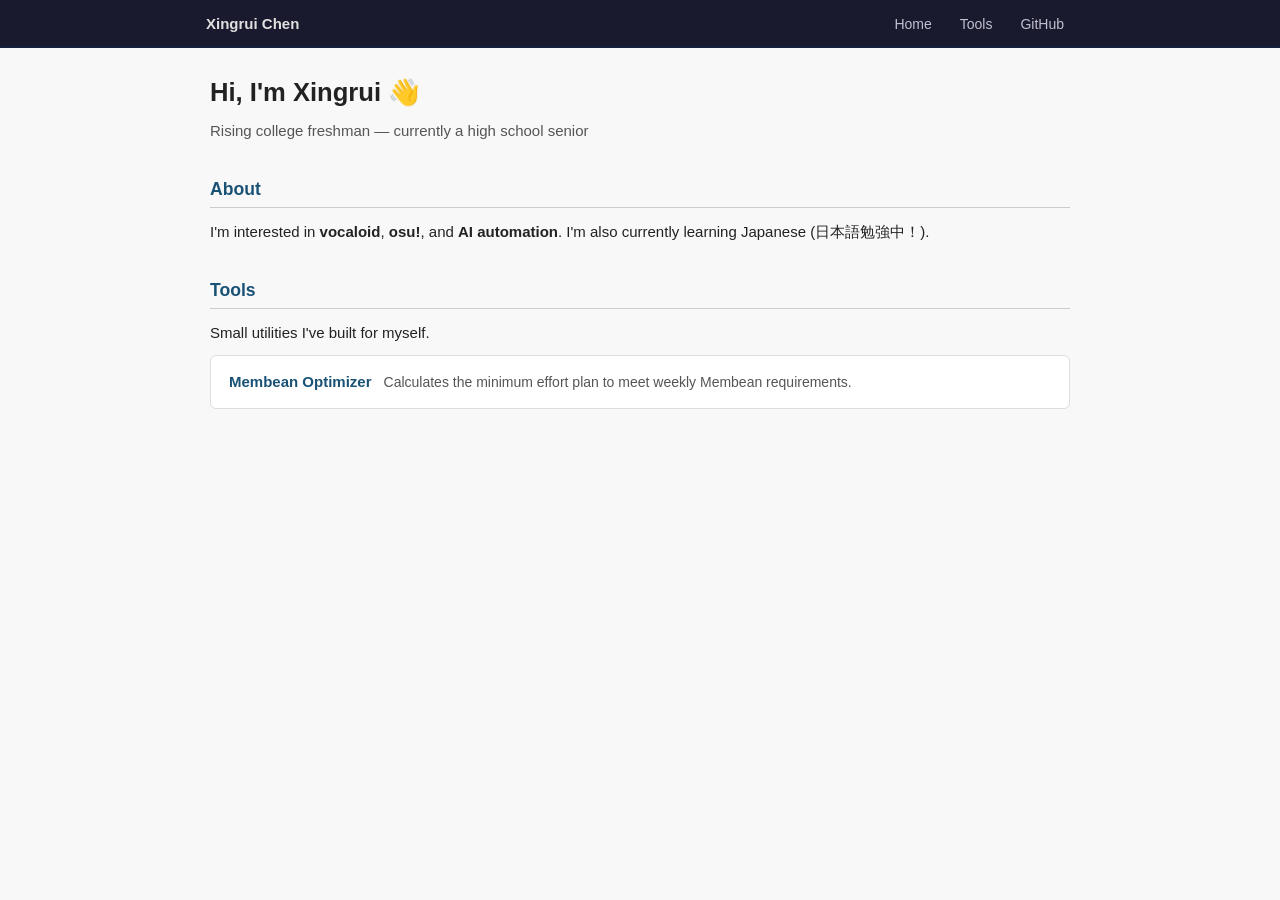
==== index.html @ 3140cc84 "Add about me homepage, tools section, and Membean calculator" ====
<!DOCTYPE html>
<html lang="en">
<head>
    <meta charset="utf-8">
    <meta name="viewport" content="width=device-width, initial-scale=1">
    <title>Xingrui Chen</title>
    <meta name="description" content="Personal website of Xingrui Chen — interests, projects, and tools.">
    <link rel="icon" href="pages/img/icon.png" type="image/x-icon">
    <link rel="stylesheet" href="/style.css">
</head>
<body>
    <div id="topbar"></div>
    <div class="page">
        <h1>Hi, I'm Xingrui 👋</h1>
        <p style="color:#555;">Rising college freshman &mdash; currently a high school senior</p>

        <h2>About</h2>
        <p>
            I'm interested in <strong>vocaloid</strong>, <strong>osu!</strong>, and <strong>AI automation</strong>.
            I'm also currently learning Japanese (日本語勉強中！).
        </p>

        <h2>Tools</h2>
        <p>Small utilities I've built for myself.</p>
        <div class="tool-list">
            <a class="tool-card" href="/tools/membean.html">
                <span class="tool-name">Membean Optimizer</span>
                <span class="tool-desc">Calculates the minimum effort plan to meet weekly Membean requirements.</span>
            </a>
        </div>
    </div>

    <script>
        // Load nav bar from local file
        fetch('/pages/top-bar.html')
            .then(r => r.text())
            .then(html => {
                const tmp = document.createElement('div');
                tmp.innerHTML = html;
                const nav = tmp.querySelector('nav');
                if (nav) document.getElementById('topbar').appendChild(nav);
            });
    </script>
</body>
</html>
---- style.css ----
/* ───────────────────────────────────────── Reset & base */
*, *::before, *::after { box-sizing: border-box; margin: 0; padding: 0; }

body {
    font-family: 'Segoe UI', Tahoma, Geneva, Verdana, sans-serif;
    font-size: 15px;
    background: #f8f8f8;
    color: #222;
    line-height: 1.6;
}

a            { color: #1a5276; text-decoration: none; }
a:hover      { text-decoration: underline; }
a:visited    { color: #6c3483; }

/* ───────────────────────────────────────── Nav */
#topbar {
    position: fixed;
    top: 0; left: 0; right: 0;
    z-index: 100;
    background: #1a1a2e;
    border-bottom: 2px solid #16213e;
    height: 48px;
}

nav {
    display: flex;
    align-items: center;
    height: 48px;
    max-width: 900px;
    margin: 0 auto;
    padding: 0 16px;
    gap: 8px;
}

nav .site-title {
    font-weight: 600;
    color: #e0e0e0;
    font-size: 15px;
    margin-right: auto;
    white-space: nowrap;
}

nav a {
    color: #c0c0d0;
    font-size: 14px;
    padding: 6px 10px;
    border-radius: 4px;
    transition: background 0.15s, color 0.15s;
}

nav a:hover {
    background: #2a2a4a;
    color: #fff;
    text-decoration: none;
}

/* ───────────────────────────────────────── Page wrapper */
.page {
    max-width: 900px;
    margin: 0 auto;
    padding: 72px 20px 48px;
}

/* ───────────────────────────────────────── Section headings */
h1 { font-size: 1.6rem; margin-bottom: 6px; }
h2 {
    font-size: 1.1rem;
    font-weight: 600;
    color: #1a5276;
    border-bottom: 1px solid #ccc;
    padding-bottom: 4px;
    margin: 32px 0 12px;
}

p  { margin-bottom: 10px; }
ul { padding-left: 20px; margin-bottom: 10px; }
li { margin-bottom: 4px; }

/* ───────────────────────────────────────── Tool cards */
.tool-list {
    display: flex;
    flex-direction: column;
    gap: 10px;
}

.tool-card {
    background: #fff;
    border: 1px solid #ddd;
    border-radius: 6px;
    padding: 14px 18px;
    display: flex;
    align-items: baseline;
    gap: 12px;
    transition: border-color 0.15s, box-shadow 0.15s;
}

.tool-card:hover {
    border-color: #1a5276;
    box-shadow: 0 2px 6px rgba(0,0,0,0.07);
    text-decoration: none;
}

.tool-card .tool-name {
    font-weight: 600;
    color: #1a5276;
    font-size: 15px;
    white-space: nowrap;
}

.tool-card .tool-desc {
    color: #555;
    font-size: 14px;
}

/* ───────────────────────────────────────── Calculator form (membean.html) */
.calc-form {
    background: #fff;
    border: 1px solid #ddd;
    border-radius: 6px;
    padding: 20px 24px;
    max-width: 460px;
}

.calc-form label {
    display: block;
    margin-bottom: 14px;
    font-size: 14px;
    color: #333;
}

.calc-form input[type="number"] {
    display: block;
    width: 100%;
    margin-top: 4px;
    padding: 6px 8px;
    font-size: 14px;
    border: 1px solid #bbb;
    border-radius: 4px;
    background: #fafafa;
}

.calc-form button {
    margin-top: 6px;
    padding: 8px 20px;
    font-size: 14px;
    background: #1a5276;
    color: #fff;
    border: none;
    border-radius: 4px;
    cursor: pointer;
}

.calc-form button:hover { background: #154360; }

#result {
    margin-top: 24px;
    background: #fff;
    border: 1px solid #ddd;
    border-radius: 6px;
    padding: 20px 24px;
    max-width: 460px;
    display: none;
}

#result h3 {
    font-size: 1rem;
    font-weight: 600;
    margin-bottom: 10px;
    color: #1a5276;
}

#result table {
    border-collapse: collapse;
    width: 100%;
    font-size: 14px;
}

#result td {
    padding: 5px 8px;
    border-bottom: 1px solid #eee;
}

#result td:first-child { color: #555; width: 60%; }
#result td:last-child  { font-weight: 600; text-align: right; }

.back-link { margin-bottom: 20px; display: inline-block; font-size: 14px; }
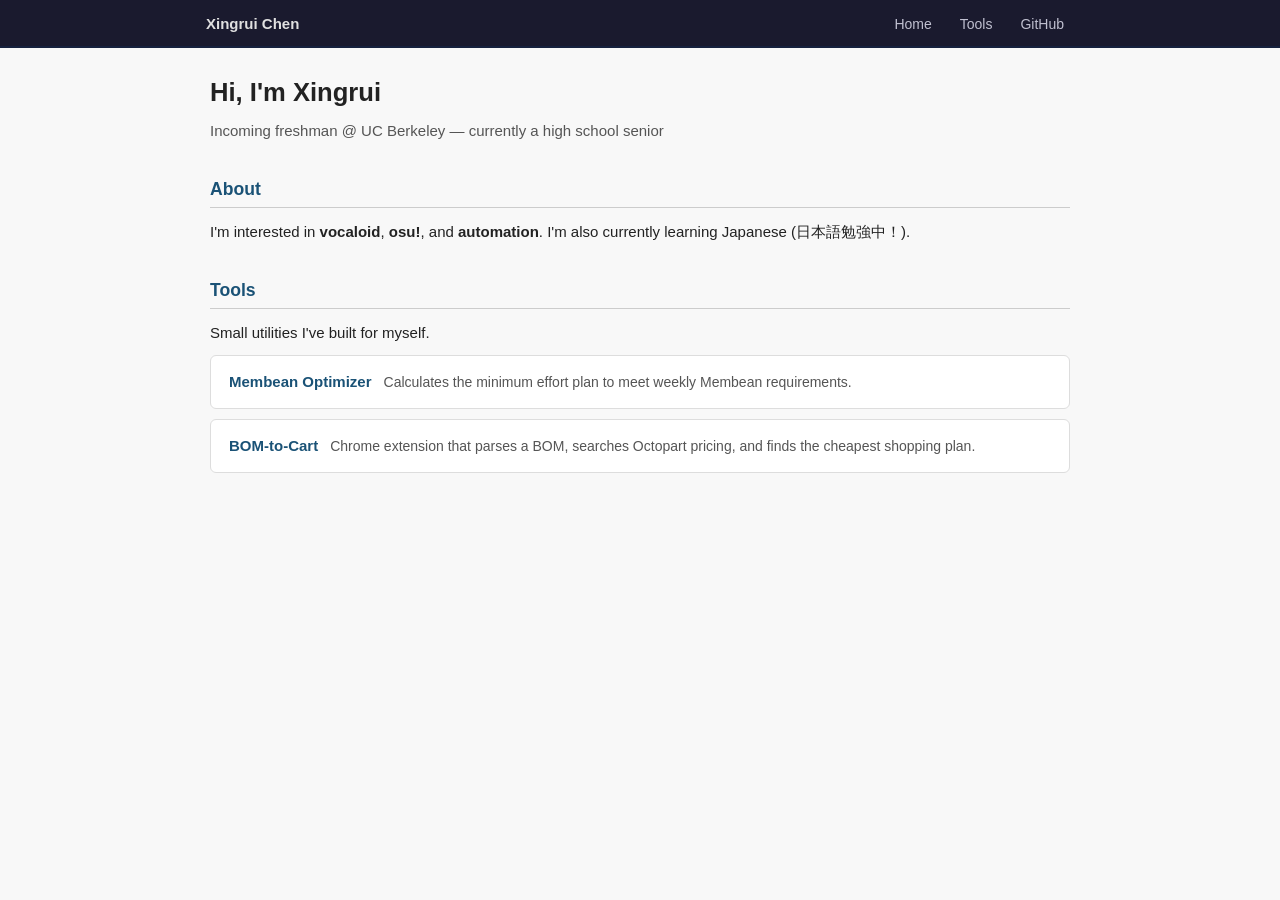
==== commit 0ec7731e: "Add bom-to-cart tool" ====
--- a/index.html
+++ b/index.html
@@ -1,5 +1,6 @@
 <!DOCTYPE html>
 <html lang="en">
+
 <head>
     <meta charset="utf-8">
     <meta name="viewport" content="width=device-width, initial-scale=1">
@@ -8,15 +9,16 @@
     <link rel="icon" href="pages/img/icon.png" type="image/x-icon">
     <link rel="stylesheet" href="/style.css">
 </head>
+
 <body>
     <div id="topbar"></div>
     <div class="page">
-        <h1>Hi, I'm Xingrui 👋</h1>
-        <p style="color:#555;">Rising college freshman &mdash; currently a high school senior</p>
+        <h1>Hi, I'm Xingrui</h1>
+        <p style="color:#555;">Incoming freshman @ UC Berkeley &mdash; currently a high school senior</p>
 
         <h2>About</h2>
         <p>
-            I'm interested in <strong>vocaloid</strong>, <strong>osu!</strong>, and <strong>AI automation</strong>.
+            I'm interested in <strong>vocaloid</strong>, <strong>osu!</strong>, and <strong>automation</strong>.
             I'm also currently learning Japanese (日本語勉強中！).
         </p>
 
@@ -26,6 +28,11 @@
             <a class="tool-card" href="/tools/membean.html">
                 <span class="tool-name">Membean Optimizer</span>
                 <span class="tool-desc">Calculates the minimum effort plan to meet weekly Membean requirements.</span>
+            </a>
+            <a class="tool-card" href="/tools/bom-to-cart.html">
+                <span class="tool-name">BOM-to-Cart</span>
+                <span class="tool-desc">Chrome extension that parses a BOM, searches Octopart pricing, and finds the
+                    cheapest shopping plan.</span>
             </a>
         </div>
     </div>
@@ -42,4 +49,5 @@
             });
     </script>
 </body>
-</html>
+
+</html>
--- a/style.css
+++ b/style.css
@@ -1,5 +1,11 @@
 /* ───────────────────────────────────────── Reset & base */
-*, *::before, *::after { box-sizing: border-box; margin: 0; padding: 0; }
+*,
+*::before,
+*::after {
+    box-sizing: border-box;
+    margin: 0;
+    padding: 0;
+}
 
 body {
     font-family: 'Segoe UI', Tahoma, Geneva, Verdana, sans-serif;
@@ -9,14 +15,25 @@
     line-height: 1.6;
 }
 
-a            { color: #1a5276; text-decoration: none; }
-a:hover      { text-decoration: underline; }
-a:visited    { color: #6c3483; }
+a {
+    color: #1a5276;
+    text-decoration: none;
+}
+
+a:hover {
+    text-decoration: underline;
+}
+
+a:visited {
+    color: #6c3483;
+}
 
 /* ───────────────────────────────────────── Nav */
 #topbar {
     position: fixed;
-    top: 0; left: 0; right: 0;
+    top: 0;
+    left: 0;
+    right: 0;
     z-index: 100;
     background: #1a1a2e;
     border-bottom: 2px solid #16213e;
@@ -63,7 +80,11 @@
 }
 
 /* ───────────────────────────────────────── Section headings */
-h1 { font-size: 1.6rem; margin-bottom: 6px; }
+h1 {
+    font-size: 1.6rem;
+    margin-bottom: 6px;
+}
+
 h2 {
     font-size: 1.1rem;
     font-weight: 600;
@@ -73,9 +94,18 @@
     margin: 32px 0 12px;
 }
 
-p  { margin-bottom: 10px; }
-ul { padding-left: 20px; margin-bottom: 10px; }
-li { margin-bottom: 4px; }
+p {
+    margin-bottom: 10px;
+}
+
+ul {
+    padding-left: 20px;
+    margin-bottom: 10px;
+}
+
+li {
+    margin-bottom: 4px;
+}
 
 /* ───────────────────────────────────────── Tool cards */
 .tool-list {
@@ -97,7 +127,7 @@
 
 .tool-card:hover {
     border-color: #1a5276;
-    box-shadow: 0 2px 6px rgba(0,0,0,0.07);
+    box-shadow: 0 2px 6px rgba(0, 0, 0, 0.07);
     text-decoration: none;
 }
 
@@ -111,6 +141,94 @@
 .tool-card .tool-desc {
     color: #555;
     font-size: 14px;
+}
+
+/* ───────────────────────────────────────── Project pages */
+.project-hero {
+    background: linear-gradient(135deg, #fff 0%, #f3f7fb 100%);
+    border: 1px solid #d9e2ec;
+    border-radius: 10px;
+    padding: 22px 24px;
+    margin: 18px 0 24px;
+}
+
+.project-hero .eyebrow {
+    display: inline-block;
+    font-size: 12px;
+    font-weight: 700;
+    letter-spacing: 0.06em;
+    text-transform: uppercase;
+    color: #1a5276;
+    margin-bottom: 8px;
+}
+
+.project-hero h1 {
+    margin-bottom: 10px;
+}
+
+.project-meta {
+    display: flex;
+    flex-wrap: wrap;
+    gap: 8px;
+    margin-top: 14px;
+}
+
+.meta-pill {
+    background: #eaf2f8;
+    color: #1a5276;
+    border: 1px solid #d4e1eb;
+    border-radius: 999px;
+    padding: 4px 10px;
+    font-size: 13px;
+    font-weight: 600;
+}
+
+.section-card {
+    background: #fff;
+    border: 1px solid #ddd;
+    border-radius: 8px;
+    padding: 18px 20px;
+    margin-bottom: 16px;
+}
+
+.section-card h2 {
+    margin-top: 0;
+}
+
+pre {
+    background: #0f1720;
+    color: #e5eef7;
+    border-radius: 8px;
+    padding: 16px 18px;
+    overflow-x: auto;
+    font-size: 13px;
+    line-height: 1.55;
+    margin: 12px 0;
+}
+
+code {
+    font-family: ui-monospace, SFMono-Regular, Menlo, Monaco, Consolas, monospace;
+    font-size: 0.95em;
+}
+
+table {
+    width: 100%;
+    border-collapse: collapse;
+    margin: 12px 0;
+    font-size: 14px;
+}
+
+th,
+td {
+    border: 1px solid #d9d9d9;
+    padding: 8px 10px;
+    text-align: left;
+    vertical-align: top;
+}
+
+th {
+    background: #f3f6f9;
+    font-weight: 600;
 }
 
 /* ───────────────────────────────────────── Calculator form (membean.html) */
@@ -151,7 +269,9 @@
     cursor: pointer;
 }
 
-.calc-form button:hover { background: #154360; }
+.calc-form button:hover {
+    background: #154360;
+}
 
 #result {
     margin-top: 24px;
@@ -181,7 +301,18 @@
     border-bottom: 1px solid #eee;
 }
 
-#result td:first-child { color: #555; width: 60%; }
-#result td:last-child  { font-weight: 600; text-align: right; }
-
-.back-link { margin-bottom: 20px; display: inline-block; font-size: 14px; }
+#result td:first-child {
+    color: #555;
+    width: 60%;
+}
+
+#result td:last-child {
+    font-weight: 600;
+    text-align: right;
+}
+
+.back-link {
+    margin-bottom: 20px;
+    display: inline-block;
+    font-size: 14px;
+}
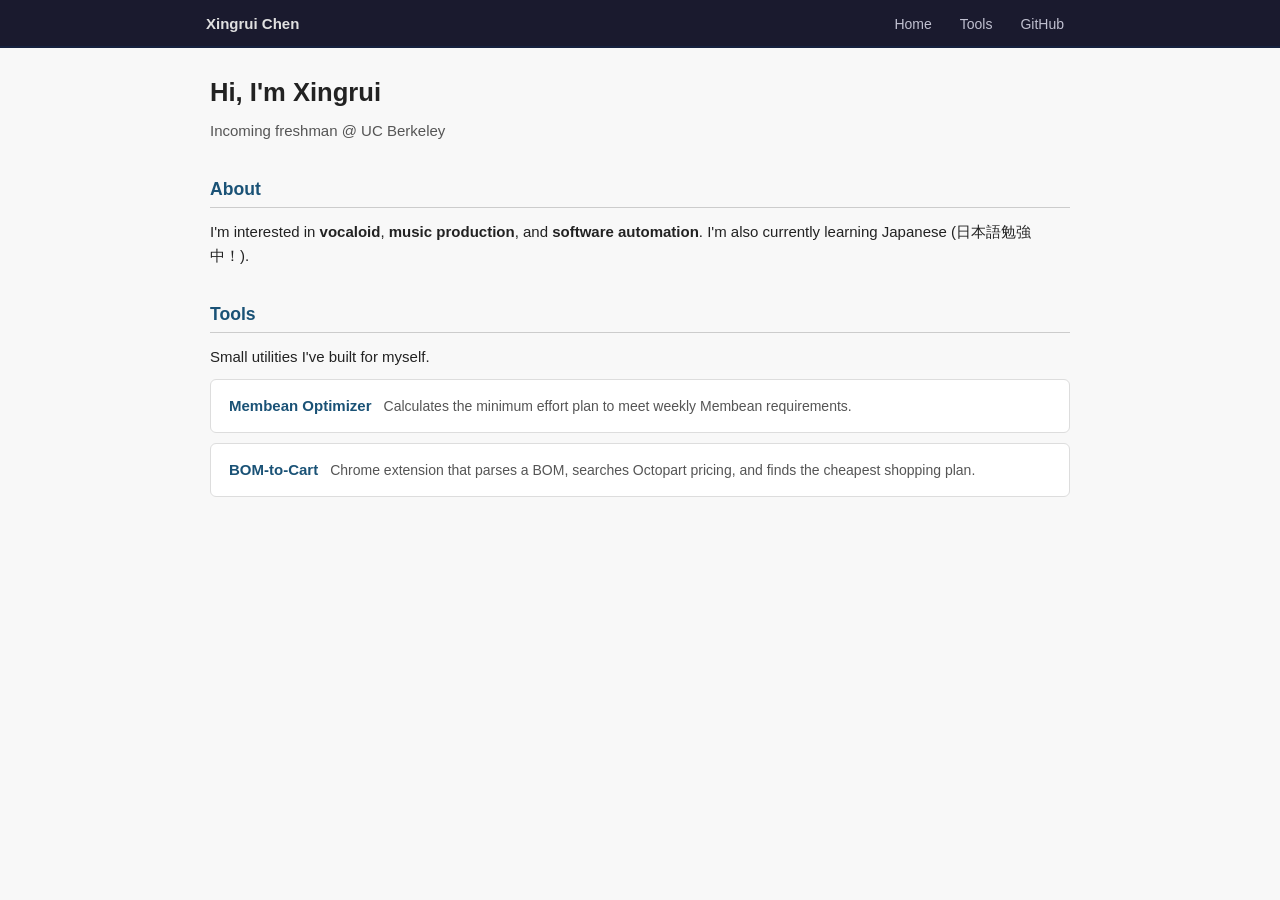
==== commit 2c0fee3d: "Update descriptions" ====
--- a/index.html
+++ b/index.html
@@ -14,11 +14,12 @@
     <div id="topbar"></div>
     <div class="page">
         <h1>Hi, I'm Xingrui</h1>
-        <p style="color:#555;">Incoming freshman @ UC Berkeley &mdash; currently a high school senior</p>
+        <p style="color:#555;">Incoming freshman @ UC Berkeley</p>
 
         <h2>About</h2>
         <p>
-            I'm interested in <strong>vocaloid</strong>, <strong>osu!</strong>, and <strong>automation</strong>.
+            I'm interested in <strong>vocaloid</strong>, <strong>music production</strong>, and <strong>software
+                automation</strong>.
             I'm also currently learning Japanese (日本語勉強中！).
         </p>
 
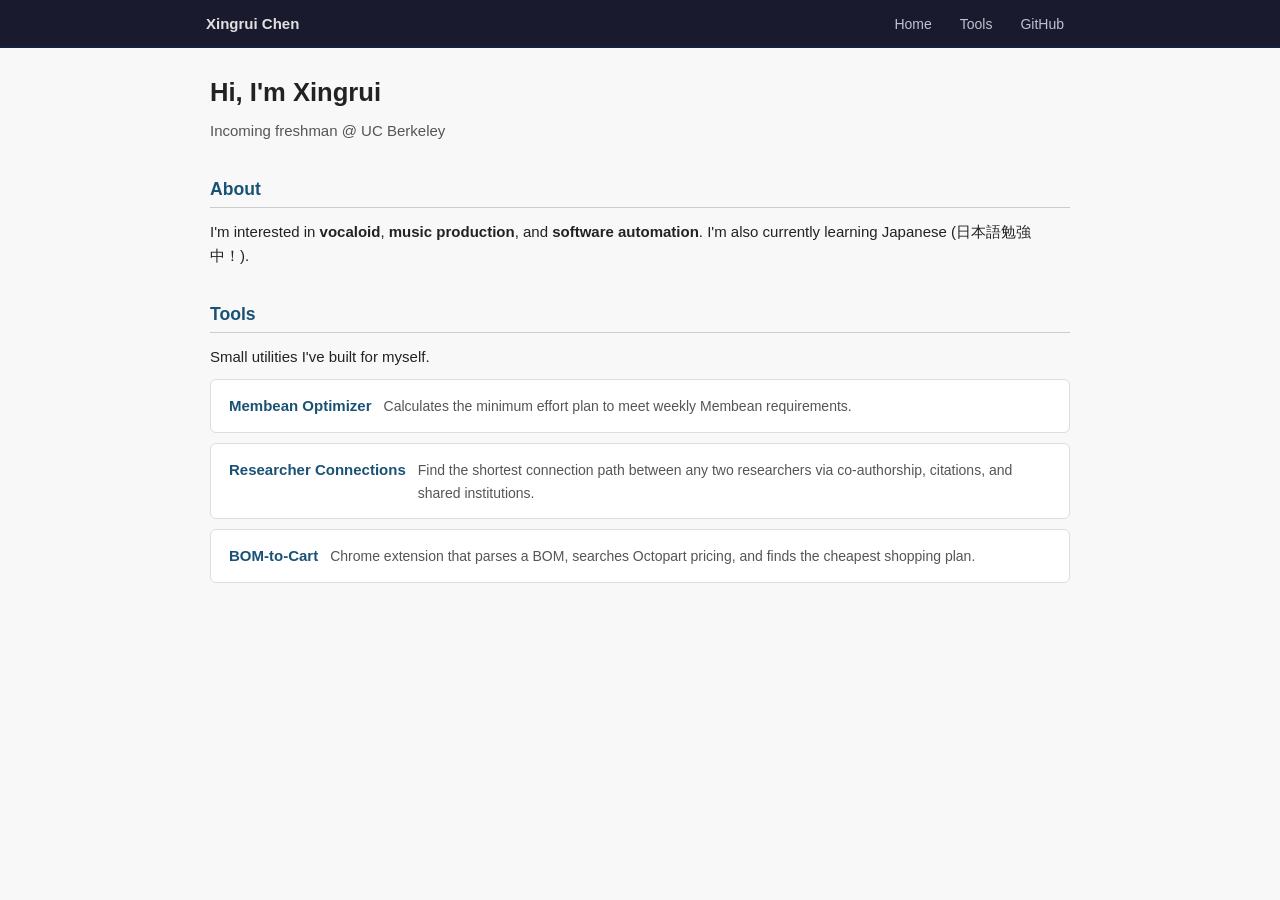
==== commit c19b67f1: "feat: add Researcher Connections tool page Adds researchers.html and researchers.js as a new tool pa" ====
--- a/index.html
+++ b/index.html
@@ -9,6 +9,16 @@
     <link rel="icon" href="pages/img/icon.png" type="image/x-icon">
     <link rel="stylesheet" href="/style.css">
 </head>
+
+<!-- Google tag (gtag.js) -->
+<script async src="https://www.googletagmanager.com/gtag/js?id=G-KLB1BYEHEQ"></script>
+<script>
+    window.dataLayer = window.dataLayer || [];
+    function gtag() { dataLayer.push(arguments); }
+    gtag('js', new Date());
+
+    gtag('config', 'G-KLB1BYEHEQ');
+</script>
 
 <body>
     <div id="topbar"></div>
@@ -30,7 +40,11 @@
                 <span class="tool-name">Membean Optimizer</span>
                 <span class="tool-desc">Calculates the minimum effort plan to meet weekly Membean requirements.</span>
             </a>
-            <a class="tool-card" href="/tools/bom-to-cart.html">
+            <a class="tool-card" href="/tools/researchers.html">
+                <span class="tool-name">Researcher Connections</span>
+                <span class="tool-desc">Find the shortest connection path between any two researchers via co-authorship, citations, and shared institutions.</span>
+            </a>
+            <a class="tool-card" href="https://github.com/riptideiv/bom-to-cart">
                 <span class="tool-name">BOM-to-Cart</span>
                 <span class="tool-desc">Chrome extension that parses a BOM, searches Octopart pricing, and finds the
                     cheapest shopping plan.</span>
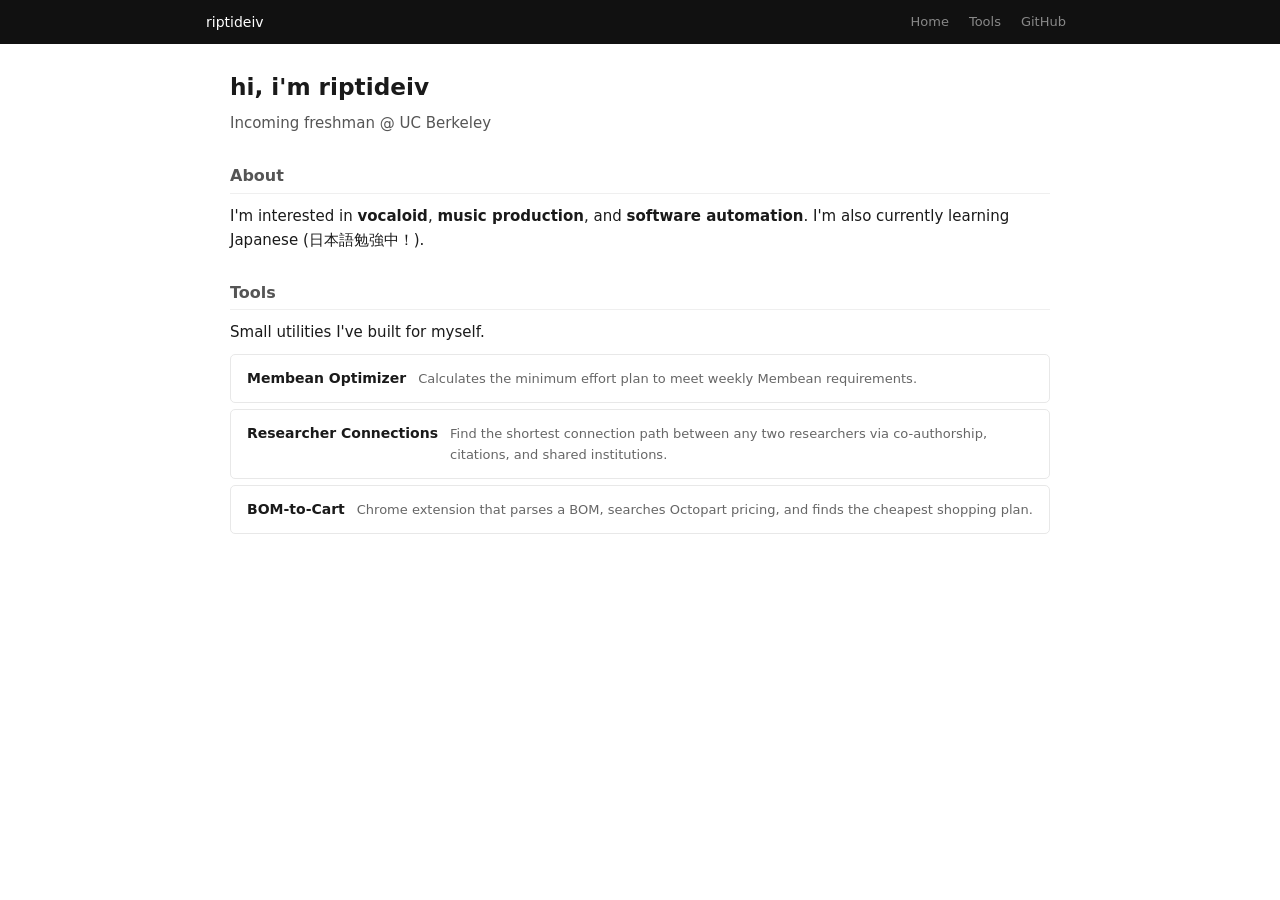
==== commit 0fb8cd17: "rebrand to riptideiv with minimal lowkey style - Replace all "Xingrui Chen" with "riptideiv" (nav, t" ====
--- a/index.html
+++ b/index.html
@@ -4,8 +4,8 @@
 <head>
     <meta charset="utf-8">
     <meta name="viewport" content="width=device-width, initial-scale=1">
-    <title>Xingrui Chen</title>
-    <meta name="description" content="Personal website of Xingrui Chen — interests, projects, and tools.">
+    <title>riptideiv</title>
+    <meta name="description" content="personal website of riptideiv — interests, projects, and tools.">
     <link rel="icon" href="pages/img/icon.png" type="image/x-icon">
     <link rel="stylesheet" href="/style.css">
 </head>
@@ -23,7 +23,7 @@
 <body>
     <div id="topbar"></div>
     <div class="page">
-        <h1>Hi, I'm Xingrui</h1>
+        <h1>hi, i'm riptideiv</h1>
         <p style="color:#555;">Incoming freshman @ UC Berkeley</p>
 
         <h2>About</h2>
--- a/style.css
+++ b/style.css
@@ -8,15 +8,15 @@
 }
 
 body {
-    font-family: 'Segoe UI', Tahoma, Geneva, Verdana, sans-serif;
+    font-family: system-ui, -apple-system, BlinkMacSystemFont, 'Segoe UI', sans-serif;
     font-size: 15px;
-    background: #f8f8f8;
-    color: #222;
+    background: #fff;
+    color: #1a1a1a;
     line-height: 1.6;
 }
 
 a {
-    color: #1a5276;
+    color: #333;
     text-decoration: none;
 }
 
@@ -25,7 +25,7 @@
 }
 
 a:visited {
-    color: #6c3483;
+    color: #555;
 }
 
 /* ───────────────────────────────────────── Nav */
@@ -35,63 +35,67 @@
     left: 0;
     right: 0;
     z-index: 100;
-    background: #1a1a2e;
-    border-bottom: 2px solid #16213e;
-    height: 48px;
+    background: #111;
+    height: 44px;
 }
 
 nav {
     display: flex;
     align-items: center;
-    height: 48px;
+    height: 44px;
     max-width: 900px;
     margin: 0 auto;
     padding: 0 16px;
-    gap: 8px;
+    gap: 4px;
 }
 
 nav .site-title {
-    font-weight: 600;
-    color: #e0e0e0;
-    font-size: 15px;
+    font-weight: 500;
+    color: #fff;
+    font-size: 14px;
     margin-right: auto;
     white-space: nowrap;
 }
 
 nav a {
-    color: #c0c0d0;
-    font-size: 14px;
-    padding: 6px 10px;
-    border-radius: 4px;
-    transition: background 0.15s, color 0.15s;
+    color: #888;
+    font-size: 13px;
+    padding: 5px 8px;
+    border-radius: 3px;
+    transition: color 0.12s;
 }
 
 nav a:hover {
-    background: #2a2a4a;
-    color: #fff;
+    color: #e0e0e0;
     text-decoration: none;
+    background: transparent;
+}
+
+nav a:visited {
+    color: #888;
 }
 
 /* ───────────────────────────────────────── Page wrapper */
 .page {
-    max-width: 900px;
+    max-width: 860px;
     margin: 0 auto;
-    padding: 72px 20px 48px;
+    padding: 68px 20px 48px;
 }
 
 /* ───────────────────────────────────────── Section headings */
 h1 {
-    font-size: 1.6rem;
+    font-size: 1.45rem;
+    font-weight: 600;
     margin-bottom: 6px;
 }
 
 h2 {
-    font-size: 1.1rem;
-    font-weight: 600;
-    color: #1a5276;
-    border-bottom: 1px solid #ccc;
+    font-size: 1rem;
+    font-weight: 600;
+    color: #555;
+    border-bottom: 1px solid #efefef;
     padding-bottom: 4px;
-    margin: 32px 0 12px;
+    margin: 28px 0 10px;
 }
 
 p {
@@ -111,54 +115,54 @@
 .tool-list {
     display: flex;
     flex-direction: column;
-    gap: 10px;
+    gap: 6px;
 }
 
 .tool-card {
     background: #fff;
-    border: 1px solid #ddd;
-    border-radius: 6px;
-    padding: 14px 18px;
+    border: 1px solid #e8e8e8;
+    border-radius: 5px;
+    padding: 12px 16px;
     display: flex;
     align-items: baseline;
     gap: 12px;
-    transition: border-color 0.15s, box-shadow 0.15s;
+    transition: border-color 0.15s;
+    color: inherit;
 }
 
 .tool-card:hover {
-    border-color: #1a5276;
-    box-shadow: 0 2px 6px rgba(0, 0, 0, 0.07);
+    border-color: #bbb;
     text-decoration: none;
 }
 
 .tool-card .tool-name {
     font-weight: 600;
-    color: #1a5276;
-    font-size: 15px;
+    color: #1a1a1a;
+    font-size: 14px;
     white-space: nowrap;
 }
 
 .tool-card .tool-desc {
-    color: #555;
-    font-size: 14px;
+    color: #666;
+    font-size: 13px;
 }
 
 /* ───────────────────────────────────────── Project pages */
 .project-hero {
-    background: linear-gradient(135deg, #fff 0%, #f3f7fb 100%);
-    border: 1px solid #d9e2ec;
-    border-radius: 10px;
+    background: #f9f9f9;
+    border: 1px solid #e8e8e8;
+    border-radius: 8px;
     padding: 22px 24px;
     margin: 18px 0 24px;
 }
 
 .project-hero .eyebrow {
     display: inline-block;
-    font-size: 12px;
+    font-size: 11px;
     font-weight: 700;
-    letter-spacing: 0.06em;
+    letter-spacing: 0.07em;
     text-transform: uppercase;
-    color: #1a5276;
+    color: #888;
     margin-bottom: 8px;
 }
 
@@ -174,19 +178,19 @@
 }
 
 .meta-pill {
-    background: #eaf2f8;
-    color: #1a5276;
-    border: 1px solid #d4e1eb;
+    background: #f0f0f0;
+    color: #444;
+    border: 1px solid #e0e0e0;
     border-radius: 999px;
     padding: 4px 10px;
-    font-size: 13px;
+    font-size: 12px;
     font-weight: 600;
 }
 
 .section-card {
     background: #fff;
-    border: 1px solid #ddd;
-    border-radius: 8px;
+    border: 1px solid #e8e8e8;
+    border-radius: 7px;
     padding: 18px 20px;
     margin-bottom: 16px;
 }
@@ -196,9 +200,9 @@
 }
 
 pre {
-    background: #0f1720;
+    background: #111;
     color: #e5eef7;
-    border-radius: 8px;
+    border-radius: 6px;
     padding: 16px 18px;
     overflow-x: auto;
     font-size: 13px;
@@ -220,21 +224,21 @@
 
 th,
 td {
-    border: 1px solid #d9d9d9;
+    border: 1px solid #e8e8e8;
     padding: 8px 10px;
     text-align: left;
     vertical-align: top;
 }
 
 th {
-    background: #f3f6f9;
+    background: #f5f5f5;
     font-weight: 600;
 }
 
 /* ───────────────────────────────────────── Calculator form (membean.html) */
 .calc-form {
     background: #fff;
-    border: 1px solid #ddd;
+    border: 1px solid #e8e8e8;
     border-radius: 6px;
     padding: 20px 24px;
     max-width: 460px;
@@ -253,7 +257,7 @@
     margin-top: 4px;
     padding: 6px 8px;
     font-size: 14px;
-    border: 1px solid #bbb;
+    border: 1px solid #ccc;
     border-radius: 4px;
     background: #fafafa;
 }
@@ -262,7 +266,7 @@
     margin-top: 6px;
     padding: 8px 20px;
     font-size: 14px;
-    background: #1a5276;
+    background: #1a1a1a;
     color: #fff;
     border: none;
     border-radius: 4px;
@@ -270,13 +274,13 @@
 }
 
 .calc-form button:hover {
-    background: #154360;
+    background: #333;
 }
 
 #result {
     margin-top: 24px;
     background: #fff;
-    border: 1px solid #ddd;
+    border: 1px solid #e8e8e8;
     border-radius: 6px;
     padding: 20px 24px;
     max-width: 460px;
@@ -287,7 +291,7 @@
     font-size: 1rem;
     font-weight: 600;
     margin-bottom: 10px;
-    color: #1a5276;
+    color: #333;
 }
 
 #result table {
@@ -298,11 +302,11 @@
 
 #result td {
     padding: 5px 8px;
-    border-bottom: 1px solid #eee;
+    border-bottom: 1px solid #f0f0f0;
 }
 
 #result td:first-child {
-    color: #555;
+    color: #666;
     width: 60%;
 }
 
@@ -315,4 +319,5 @@
     margin-bottom: 20px;
     display: inline-block;
     font-size: 14px;
-}+    color: #888;
+}
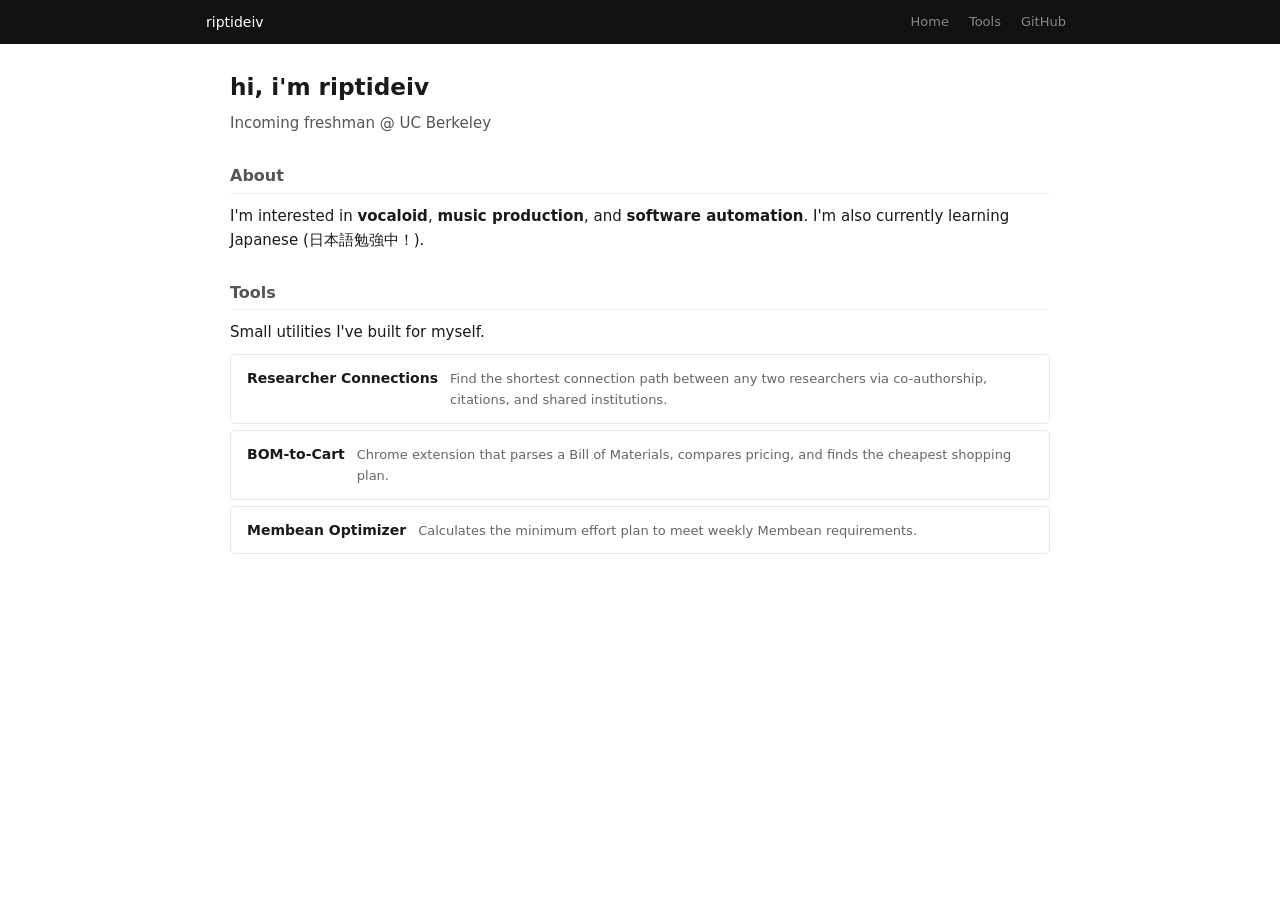
==== commit c73e4972: "update bom description and reorder items" ====
--- a/index.html
+++ b/index.html
@@ -36,18 +36,20 @@
         <h2>Tools</h2>
         <p>Small utilities I've built for myself.</p>
         <div class="tool-list">
+            <a class="tool-card" href="/tools/researchers.html">
+                <span class="tool-name">Researcher Connections</span>
+                <span class="tool-desc">Find the shortest connection path between any two researchers via co-authorship,
+                    citations, and shared institutions.</span>
+            </a>
+            <a class="tool-card" href="https://github.com/riptideiv/bom-to-cart">
+                <span class="tool-name">BOM-to-Cart</span>
+                <span class="tool-desc">Chrome extension that parses a Bill of Materials, compares pricing, and finds
+                    the
+                    cheapest shopping plan.</span>
+            </a>
             <a class="tool-card" href="/tools/membean.html">
                 <span class="tool-name">Membean Optimizer</span>
                 <span class="tool-desc">Calculates the minimum effort plan to meet weekly Membean requirements.</span>
-            </a>
-            <a class="tool-card" href="/tools/researchers.html">
-                <span class="tool-name">Researcher Connections</span>
-                <span class="tool-desc">Find the shortest connection path between any two researchers via co-authorship, citations, and shared institutions.</span>
-            </a>
-            <a class="tool-card" href="https://github.com/riptideiv/bom-to-cart">
-                <span class="tool-name">BOM-to-Cart</span>
-                <span class="tool-desc">Chrome extension that parses a BOM, searches Octopart pricing, and finds the
-                    cheapest shopping plan.</span>
             </a>
         </div>
     </div>
